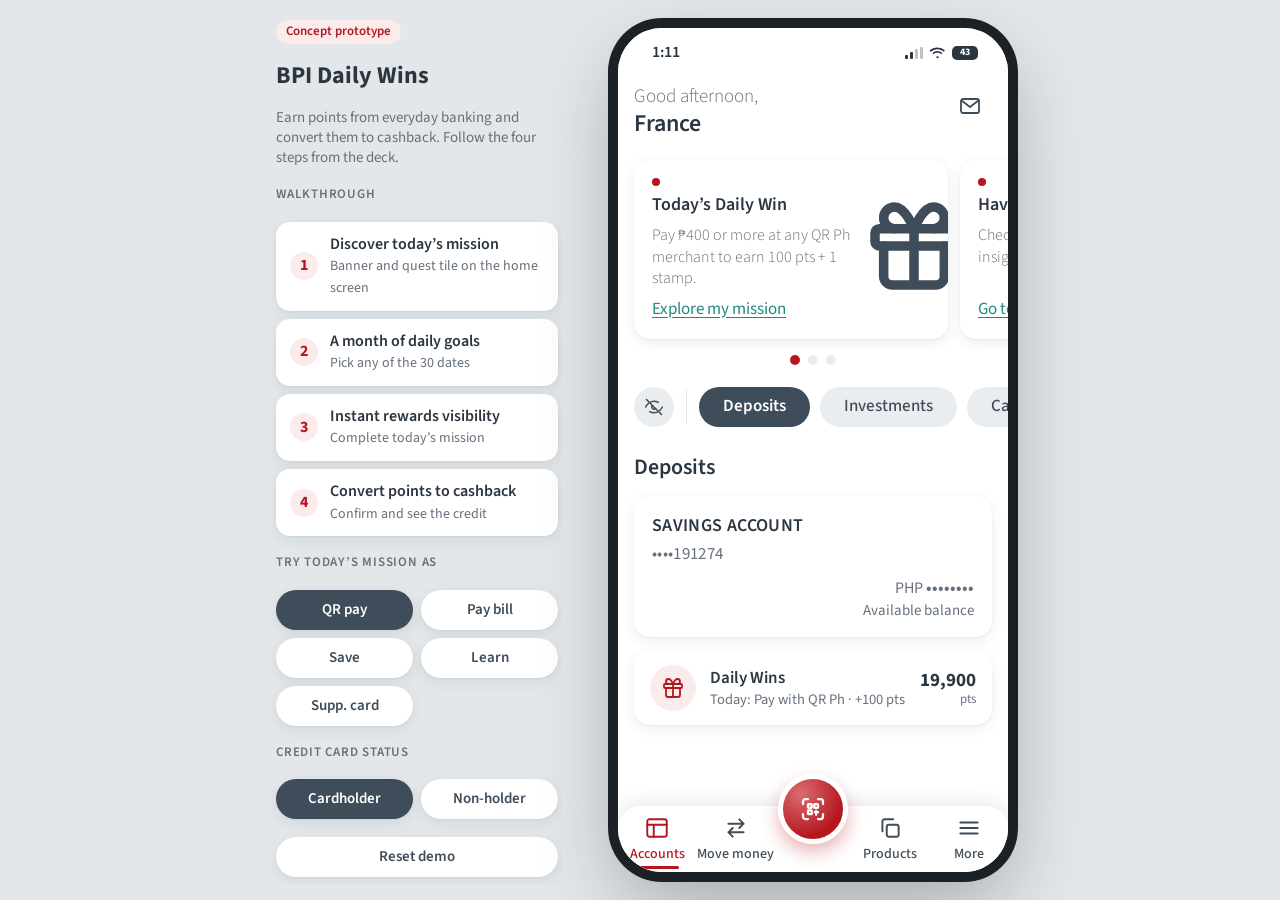
==== BPI_Daily_Wins_Prototype.html @ 0b69b9a2 "Initial commit: BPI Daily Wins prototype Plain HTML/CSS/JS demo prototype — no build step, no framew" ====
<!doctype html>
<html lang="en">
<head>
<meta charset="utf-8">
<meta name="viewport" content="width=device-width,initial-scale=1,viewport-fit=cover">
<title>BPI Daily Wins</title>
<link rel="preconnect" href="https://fonts.googleapis.com">
<link rel="preconnect" href="https://fonts.gstatic.com" crossorigin>
<link href="https://fonts.googleapis.com/css2?family=Source+Sans+3:wght@300;400;500;600;700&display=swap" rel="stylesheet">
<link rel="stylesheet" href="css/styles.css">
</head>
<body>

<svg width="0" height="0" style="position:absolute" aria-hidden="true" focusable="false">
  <symbol id="i-mail" viewBox="0 0 24 24"><rect x="3" y="5" width="18" height="14" rx="2"/><path d="M3.5 6.5 12 13l8.5-6.5"/></symbol>
  <symbol id="i-eye" viewBox="0 0 24 24"><path d="M2 12s3.6-7 10-7 10 7 10 7-3.6 7-10 7S2 12 2 12z"/><circle cx="12" cy="12" r="3"/></symbol>
  <symbol id="i-eye-off" viewBox="0 0 24 24"><path d="M2 12s3.6-7 10-7c2 0 3.700.6 5.200 1.500M22 12s-3.600 7-10 7c-2 0-3.700-.6-5.200-1.500M9.900 9.900a3 3 0 0 0 4.200 4.200M3 3l18 18"/></symbol>
  <symbol id="i-accounts" viewBox="0 0 24 24"><rect x="3" y="4" width="18" height="16" rx="2"/><path d="M3 9h18M9 9v11"/></symbol>
  <symbol id="i-move" viewBox="0 0 24 24"><path d="M5 8h14M15 4l4 4-4 4M19 16H5M9 12l-4 4 4 4"/></symbol>
  <symbol id="i-qr" viewBox="0 0 24 24"><path d="M4 8V6a2 2 0 0 1 2-2h2M16 4h2a2 2 0 0 1 2 2v2M20 16v2a2 2 0 0 1-2 2h-2M8 20H6a2 2 0 0 1-2-2v-2"/><rect x="8" y="8" width="3" height="3" rx=".5"/><rect x="13" y="8" width="3" height="3" rx=".5"/><rect x="8" y="13" width="3" height="3" rx=".5"/><path d="M13.500 14.500h2.500M14.500 13.500v3"/></symbol>
  <symbol id="i-products" viewBox="0 0 24 24"><rect x="9" y="9" width="11" height="11" rx="2"/><path d="M5 15V6a2 2 0 0 1 2-2h8"/></symbol>
  <symbol id="i-menu" viewBox="0 0 24 24"><path d="M4 7h16M4 12h16M4 17h16"/></symbol>
  <symbol id="i-chev-r" viewBox="0 0 24 24"><path d="m9 6 6 6-6 6"/></symbol>
  <symbol id="i-chev-l" viewBox="0 0 24 24"><path d="m15 6-6 6 6 6"/></symbol>
  <symbol id="i-x" viewBox="0 0 24 24"><path d="M6 6l12 12M18 6 6 18"/></symbol>
  <symbol id="i-check" viewBox="0 0 24 24"><path d="m5 12.500 4.500 4.500L19 7.500"/></symbol>
  <symbol id="i-gift" viewBox="0 0 24 24"><rect x="3" y="8" width="18" height="4" rx="1"/><path d="M12 8v13M5 12v7a2 2 0 0 0 2 2h10a2 2 0 0 0 2-2v-7M7.500 8a2.500 2.500 0 1 1 0-5C10 3 12 8 12 8s2-5 4.500-5a2.500 2.500 0 1 1 0 5"/></symbol>
  <symbol id="i-flame" viewBox="0 0 24 24"><path d="M12 3c.8 3.200 5.500 5 5.500 10a5.500 5.500 0 0 1-11 0c0-2 .8-3.300 2-4.500 0 1.800.8 3 2 3C10.500 8.500 10.500 5.500 12 3z"/></symbol>
  <symbol id="i-bill" viewBox="0 0 24 24"><path d="M6 3h12v18l-3-2-3 2-3-2-3 2z"/><path d="M9 8h6M9 12h6"/></symbol>
  <symbol id="i-coins" viewBox="0 0 24 24"><ellipse cx="12" cy="6" rx="7" ry="3"/><path d="M5 6v6c0 1.700 3.100 3 7 3s7-1.300 7-3V6M5 12v6c0 1.700 3.100 3 7 3s7-1.300 7-3v-6"/></symbol>
  <symbol id="i-book" viewBox="0 0 24 24"><path d="M4 5.500A2.500 2.500 0 0 1 6.500 3H20v14H6.500A2.500 2.500 0 0 0 4 19.500z"/><path d="M4 19.500A2.500 2.500 0 0 0 6.500 22H20v-5"/></symbol>
  <symbol id="i-info" viewBox="0 0 24 24"><circle cx="12" cy="12" r="9"/><path d="M12 11v5M12 8h.01"/></symbol>
  <symbol id="i-lock" viewBox="0 0 24 24"><rect x="5" y="11" width="14" height="10" rx="2"/><path d="M8 11V8a4 4 0 0 1 8 0v3"/></symbol>
  <symbol id="i-wallet" viewBox="0 0 24 24"><path d="M3 8a2 2 0 0 1 2-2h12v3M3 8v10a2 2 0 0 0 2 2h14a1 1 0 0 0 1-1V9a1 1 0 0 0-1-1H5a2 2 0 0 1-2-2"/><path d="M16 14h2"/></symbol>
  <symbol id="i-arrow-up" viewBox="0 0 24 24"><path d="M12 19V5M6 11l6-6 6 6"/></symbol>
  <symbol id="i-cash" viewBox="0 0 24 24"><circle cx="12" cy="12" r="9"/><path d="M9.500 16V8h3a2 2 0 0 1 0 4h-3M8 10h6M8 12.500h6"/></symbol>
  <symbol id="i-bulb" viewBox="0 0 24 24"><path d="M9 18h6M10 21h4M12 3a6 6 0 0 0-3.500 10.900c.6.500 1 1.200 1 2.100h5c0-.9.400-1.600 1-2.100A6 6 0 0 0 12 3z"/></symbol>
  <symbol id="i-minus" viewBox="0 0 24 24"><path d="M7 12h10"/></symbol>
  <symbol id="i-card" viewBox="0 0 24 24"><rect x="2" y="5" width="20" height="14" rx="2.5"/><path d="M2 10h20"/><path d="M5.5 15h4"/></symbol>
</svg>

<main class="stage">
  <aside class="panel" id="panel" aria-label="Prototype guide"></aside>

  <div class="phone" id="phone">
    <div class="status" aria-hidden="true">
      <span>1:11</span>
      <span class="r">
        <svg viewBox="0 0 18 12"><rect x="0" y="8" width="3" height="4" rx="1"/><rect x="5" y="5" width="3" height="7" rx="1"/><rect x="10" y="2" width="3" height="10" rx="1" opacity=".3"/><rect x="15" y="0" width="3" height="12" rx="1" opacity=".3"/></svg>
        <svg viewBox="0 0 17 12"><path d="M8.500 2.200c2.400 0 4.600.9 6.300 2.500l1.200-1.300A11.500 11.500 0 0 0 8.500.4C5.400.4 2.600 1.600.5 3.500l1.200 1.300a9.700 9.700 0 0 1 6.800-2.600zm0 3.600c1.400 0 2.700.5 3.700 1.400l1.200-1.300a7.900 7.900 0 0 0-10 0l1.200 1.300c1-.9 2.300-1.400 3.700-1.400zm0 3.500c.6 0 1.100.2 1.500.6L8.500 11.500 7 9.900c.4-.4.900-.6 1.500-.6z"/></svg>
        <span class="batt">43</span>
      </span>
    </div>

    <!-- HOME -->
    <section class="screen white" id="s-home" aria-label="Accounts">
      <div class="scroll" id="homeScroll"><div id="homeBody"></div></div>
      <nav class="nav" aria-label="Main">
        <button class="on" data-act="toast" data-msg="You are on Accounts">
          <svg class="ic" aria-hidden="true"><use href="#i-accounts"/></svg>Accounts</button>
        <button data-act="toast" data-msg="Move money is not part of this prototype">
          <svg class="ic" aria-hidden="true"><use href="#i-move"/></svg>Move money</button>
        <span></span>
        <button data-act="toast" data-msg="Products is not part of this prototype">
          <svg class="ic" aria-hidden="true"><use href="#i-products"/></svg>Products</button>
        <button data-act="more">
          <svg class="ic" aria-hidden="true"><use href="#i-menu"/></svg>More</button>
        <button class="fab" data-act="startQR" aria-label="Scan QR Ph to pay"><svg class="ic" aria-hidden="true"><use href="#i-qr"/></svg></button>
      </nav>
    </section>

    <!-- DAILY WINS HUB -->
    <section class="screen" id="s-hub" aria-label="Daily Wins">
      <div class="appbar">
        <button class="ib" data-act="back" aria-label="Back"><svg class="ic"><use href="#i-chev-l"/></svg></button>
        <h2>Daily Wins</h2>
        <button class="ib" data-act="how" aria-label="How Daily Wins works"><svg class="ic"><use href="#i-info"/></svg></button>
      </div>
      <div class="scroll"><div class="stack" id="hubBody"></div></div>
    </section>

    <!-- QR SCANNER -->
    <section class="screen scan" id="s-scan" aria-label="Scan QR Ph">
      <div class="appbar">
        <button class="ib" data-act="back" aria-label="Close"><svg class="ic"><use href="#i-x"/></svg></button>
        <h2>Scan QR Ph</h2>
        <span class="ib"></span>
      </div>
      <div class="scan-view">
        <div class="scan-banner" id="scanBanner"></div>
        <div class="vf"><i></i><i></i><i></i><i></i></div>
        <p>Point your camera at a QR Ph code to pay.</p>
      </div>
      <div class="foot"><button class="btn btn-light btn-block" data-act="scan">Simulate scanning a QR Ph code</button></div>
    </section>

    <!-- PAY (QR / bill / save) -->
    <section class="screen" id="s-pay" aria-label="Payment">
      <div class="appbar">
        <button class="ib" data-act="back" aria-label="Back"><svg class="ic"><use href="#i-chev-l"/></svg></button>
        <h2 id="payTitle">Pay</h2>
        <span class="ib"></span>
      </div>
      <div class="scroll"><div class="stack" id="payBody"></div></div>
      <div class="foot" id="payFoot"></div>
    </section>

    <!-- LEARN -->
    <section class="screen" id="s-learn" aria-label="Money tip">
      <div class="appbar">
        <button class="ib" data-act="back" aria-label="Back"><svg class="ic"><use href="#i-chev-l"/></svg></button>
        <h2>1-minute tip</h2>
        <span class="ib"></span>
      </div>
      <div class="scroll"><div class="stack" id="learnBody"></div></div>
      <div class="foot" id="learnFoot"></div>
    </section>

    <!-- SUCCESS -->
    <section class="screen" id="s-success" aria-label="Success">
      <div class="scroll"><div class="stack" id="sucBody"></div></div>
      <div class="foot" id="sucFoot"></div>
    </section>

    <!-- REDEEM -->
    <section class="screen" id="s-redeem" aria-label="Convert points">
      <div class="appbar">
        <button class="ib" data-act="back" aria-label="Back"><svg class="ic"><use href="#i-chev-l"/></svg></button>
        <h2>Convert to cashback</h2>
        <span class="ib"></span>
      </div>
      <div class="scroll"><div class="stack" id="redeemBody"></div></div>
      <div class="foot" id="redeemFoot"></div>
    </section>

    <!-- REDEEM DONE -->
    <section class="screen" id="s-done" aria-label="Cashback credited">
      <div class="scroll"><div class="stack" id="doneBody"></div></div>
      <div class="foot" id="doneFoot"></div>
    </section>

    <!-- SUPPLEMENTARY CARD -->
    <section class="screen" id="s-supp" aria-label="Supplementary card">
      <div class="appbar">
        <button class="ib" data-act="back" aria-label="Back"><svg class="ic"><use href="#i-chev-l"/></svg></button>
        <h2>Supplementary card</h2>
        <span class="ib"></span>
      </div>
      <div class="scroll"><div class="stack" id="suppBody"></div></div>
      <div class="foot" id="suppFoot"></div>
    </section>

    <div class="sheet-wrap" id="sheet" aria-hidden="true">
      <div class="scrim" data-act="closeSheet"></div>
      <div class="sheet" role="dialog" aria-modal="true" id="sheetBody"></div>
    </div>
    <div class="toast" id="toast" role="status" aria-live="polite"></div>
  </div>
</main>

<!-- Plain classic scripts (no type="module"), loaded in dependency order,
     so this still runs by double-clicking the file — no server needed. -->
<script src="js/data.js"></script>
<script src="js/state.js"></script>
<script src="js/nav.js"></script>
<script src="js/screen-home.js"></script>
<script src="js/screen-hub.js"></script>
<script src="js/screen-pay.js"></script>
<script src="js/screen-learn.js"></script>
<script src="js/screen-success.js"></script>
<script src="js/screen-redeem.js"></script>
<script src="js/screen-supp.js"></script>
<script src="js/guide.js"></script>
<script src="js/actions.js"></script>
<script src="js/main.js"></script>
</body>
</html>
---- css/styles.css ----
/* Layout: one phone-sized app on a neutral stage, with a prototype guide beside it on wide screens.
   Look: BPI app (white surfaces, slate chips, BPI red actions, teal links, floating red QR button). */
:root{
  color-scheme:light;
  --stage:#E3E7EA; --frame:#1B2127;
  --home:#FFFFFF; --bg:#F5F6F7; --surface:#FFFFFF;
  --ink:#2B3640; --ink-2:#66717C; --line:#E3E7EA;
  --chip:#EAEDEF; --chip-ink:#3F4D5A;
  --slate:#3F4D5A; --on-slate:#FFFFFF;
  --red:#B5171F; --red-2:#D0494F; --red-tint:#FBEBEB; --on-red:#FFFFFF;
  --teal:#1F8A7F;
  --gold:#8F5F00; --gold-tint:#FFF1D0; --gold-fill:#F2B84B;
  --green:#23764C; --green-tint:#E2F3EA;
  --scan-bg:#0E1317;
  --scrim:rgba(18,26,33,.45);
  --shadow:0 1px 2px rgba(31,45,58,.06),0 4px 14px rgba(31,45,58,.08);
}
@media (prefers-color-scheme:dark){
  :root{
    color-scheme:dark;
    --stage:#0B0E10; --frame:#000;
    --home:#0F1317; --bg:#0F1317; --surface:#1A2026;
    --ink:#E8ECEF; --ink-2:#9AA6B0; --line:#2B343C;
    --chip:#252D34; --chip-ink:#D5DCE1;
    --slate:#2D3944;
    --red:#D2434A; --red-2:#E0666B; --red-tint:#3A2023;
    --teal:#4CC3B6;
    --gold:#F0B544; --gold-tint:#3A2E12;
    --green:#5CC694; --green-tint:#17301F;
    --shadow:0 1px 2px rgba(0,0,0,.4),0 4px 14px rgba(0,0,0,.35);
  }
}

*{box-sizing:border-box}
html,body{height:100%;margin:0}
body{font-family:'Source Sans 3',system-ui,-apple-system,'Segoe UI',Roboto,sans-serif;font-size:16px;line-height:1.35;color:var(--ink);background:var(--stage);-webkit-font-smoothing:antialiased;overflow:hidden}
button{font:inherit;color:inherit;background:none;border:0;padding:0;cursor:pointer;text-align:inherit;-webkit-tap-highlight-color:transparent}
button:disabled{cursor:not-allowed}
h1,h2,h3,h4,p,ol,ul{margin:0}
input{font:inherit}
:focus-visible{outline:2px solid var(--teal);outline-offset:2px}
.ic{width:24px;height:24px;fill:none;stroke:currentColor;stroke-width:1.8;stroke-linecap:round;stroke-linejoin:round;flex:none}
.ic.sm{width:16px;height:16px}
.ic.md{width:20px;height:20px}
.num{font-variant-numeric:tabular-nums}

/* ---------- stage + guide ---------- */
.stage{height:100%;display:flex;align-items:center;justify-content:center;gap:56px;padding:16px}
.panel{width:290px;flex:none;max-height:100%;overflow:auto;display:flex;flex-direction:column;gap:20px;padding:4px}
.panel h2{font-size:24px;font-weight:700;line-height:1.15}
.panel h3{font-size:13px;font-weight:600;letter-spacing:.06em;text-transform:uppercase;color:var(--ink-2)}
.panel .lead,.fine{color:var(--ink-2);font-size:15px}
.fine{font-size:13px}
.tag{display:inline-flex;align-self:flex-start;height:24px;align-items:center;padding:0 10px;border-radius:12px;background:var(--red-tint);color:var(--red);font-size:13px;font-weight:600}
.steps{list-style:none;padding:0;display:flex;flex-direction:column;gap:8px}
.steps button{width:100%;display:flex;gap:12px;align-items:center;padding:12px 14px;border-radius:14px;background:var(--surface);box-shadow:var(--shadow)}
.steps .n{width:28px;height:28px;border-radius:50%;background:var(--red-tint);color:var(--red);display:grid;place-items:center;font-weight:700;flex:none}
.steps b{display:block;font-weight:600}
.steps small{color:var(--ink-2);font-size:14px}
.seg4{display:grid;grid-template-columns:1fr 1fr;gap:8px}
.seg4 button,.ghost{height:40px;border-radius:20px;background:var(--surface);box-shadow:var(--shadow);font-weight:600;font-size:15px;text-align:center;color:var(--chip-ink)}
.seg4 button.on{background:var(--slate);color:#fff}
.ghost{padding:0 18px}

.phone{position:relative;width:390px;height:100%;max-height:844px;background:var(--bg);border-radius:44px;overflow:hidden;box-shadow:0 0 0 10px var(--frame),0 30px 80px rgba(0,0,0,.28);--sb:44px;isolation:isolate}
.status{position:absolute;top:0;left:0;right:0;height:44px;z-index:60;display:flex;align-items:center;justify-content:space-between;padding:6px 30px 0 34px;font-weight:600;font-size:16px;pointer-events:none;color:var(--ink)}
.status .r{display:flex;gap:6px;align-items:center}
.status svg{height:12px;width:auto;fill:currentColor}
.batt{display:inline-grid;place-items:center;height:14px;min-width:26px;border-radius:5px;background:var(--ink);color:var(--home);font-size:10px;font-weight:700;padding:0 3px}
@media (max-width:820px){.panel{display:none}}
@media (max-width:520px){
  .stage{padding:0}
  .phone{width:100%;max-height:none;border-radius:0;box-shadow:none;--sb:0px}
  .status{display:none}
}

/* ---------- screens ---------- */
.screen{position:absolute;inset:0;display:flex;flex-direction:column;background:var(--bg);padding-top:var(--sb);transform:translateX(100%);visibility:hidden;transition:transform .3s cubic-bezier(.2,.8,.2,1),visibility 0s .3s}
.screen.on,.screen.under{visibility:visible;transition:transform .3s cubic-bezier(.2,.8,.2,1),visibility 0s}
.screen.on{transform:none}
.screen.under{transform:translateX(-22%)}
.screen.white{background:var(--home)}
.scroll{flex:1;min-height:0;overflow-y:auto;overscroll-behavior:contain;scrollbar-width:none}
.scroll::-webkit-scrollbar{display:none}
.appbar{flex:none;display:flex;align-items:center;gap:4px;height:56px;padding:0 8px}
.appbar h2{flex:1;font-size:19px;font-weight:600;text-align:center}
.ib{width:44px;height:44px;border-radius:50%;display:grid;place-items:center;color:var(--chip-ink)}
.ib:active{background:var(--chip)}
.foot{flex:none;padding:12px 16px 16px;background:var(--surface);border-top:1px solid var(--line);display:flex;flex-direction:column;gap:8px}
.stack{display:flex;flex-direction:column;gap:16px;padding:8px 16px 28px}

/* ---------- shared pieces ---------- */
.card{background:var(--surface);border-radius:16px;box-shadow:var(--shadow);padding:16px}
.btn{min-height:50px;border-radius:25px;padding:0 24px;font-weight:600;font-size:17px;display:inline-flex;align-items:center;justify-content:center;gap:8px;text-align:center}
.btn-red{background:var(--red);color:var(--on-red)}
.btn-red:active{background:var(--red-2)}
.btn-light{background:#fff;color:#B5171F}
.btn-ghost{background:var(--chip);color:var(--chip-ink)}
.btn-block{width:100%}
.btn:disabled{opacity:.42}
.link{color:var(--teal);text-decoration:underline;text-underline-offset:3px;font-size:17px}
.pill{display:inline-flex;align-items:center;gap:4px;height:26px;padding:0 10px;border-radius:13px;font-size:14px;font-weight:600;background:var(--chip);color:var(--chip-ink)}
.pill.gold{background:var(--gold-tint);color:var(--gold)}
.pill.green{background:var(--green-tint);color:var(--green)}
.pill.red{background:var(--red-tint);color:var(--red)}
.muted{color:var(--ink-2)}
.status-chip{display:inline-flex;align-items:center;gap:6px;height:24px;padding:0 10px;border-radius:12px;font-size:13px;font-weight:600}
.status-chip.ok{background:var(--green-tint);color:var(--green)}
.status-chip.pend{background:var(--gold-tint);color:var(--gold)}
.status-chip.red{background:var(--chip);color:var(--chip-ink)}
.spin{width:10px;height:10px;border-radius:50%;border:2px solid currentColor;border-right-color:transparent;animation:spin .8s linear infinite}
@keyframes spin{to{transform:rotate(360deg)}}
.meter{height:8px;border-radius:4px;background:var(--chip);overflow:hidden}
.meter i{display:block;height:100%;border-radius:4px;background:var(--red)}
.note{display:flex;gap:10px;align-items:flex-start;padding:12px 14px;border-radius:14px;font-size:15px;line-height:1.35}
.note.ok{background:var(--green-tint);color:var(--green)}
.note.warn{background:var(--gold-tint);color:var(--gold)}
.note.info{background:var(--chip);color:var(--chip-ink)}
.note .ic{margin-top:1px}
.avatar{width:44px;height:44px;border-radius:50%;background:var(--chip);color:var(--chip-ink);display:grid;place-items:center;font-weight:700;font-size:18px;flex:none}
.sect{font-size:22px;font-weight:600;padding:0 16px}
.sect-row{display:flex;align-items:baseline;justify-content:space-between;padding:0 16px}
.sect-row h3{font-size:20px;font-weight:600}

/* ---------- home ---------- */
.greet{display:flex;justify-content:space-between;align-items:flex-start;padding:12px 16px 16px 16px}
.greet p{font-size:19px;font-weight:300;color:var(--ink-2)}
.greet h1{font-size:24px;font-weight:600;line-height:1.2}
.car{display:flex;gap:12px;overflow-x:auto;scroll-snap-type:x mandatory;padding:6px 16px 10px;scrollbar-width:none}
.car::-webkit-scrollbar{display:none}
.slide{position:relative;flex:none;width:calc(100% - 44px);min-height:176px;scroll-snap-align:center;background:var(--surface);border-radius:16px;box-shadow:var(--shadow);overflow:hidden}
.slide-tx{position:relative;z-index:1;max-width:70%;height:100%;padding:18px 0 18px 18px;display:flex;flex-direction:column;gap:8px;align-items:flex-start}
.slide-tx h3{font-size:18px;font-weight:600;line-height:1.25}
.slide-tx p{font-size:16px;font-weight:300;color:var(--ink-2);line-height:1.35;flex:1}
.dot-red{width:8px;height:8px;border-radius:50%;background:var(--red)}
.slide-ill{position:absolute;right:-18px;top:34px;width:104px;height:104px;color:var(--slate)}
.slide-ill .ic{width:100%;height:100%;stroke-width:2.2}
.ill-pill{position:absolute;right:30px;top:20px;z-index:1}
.dots{display:flex;gap:8px;justify-content:center;padding:6px 0 18px}
.dots i{width:10px;height:10px;border-radius:50%;background:var(--chip)}
.dots i.on{background:var(--red)}
.filters{display:flex;align-items:center;gap:0;padding:0 0 0 16px}
.eye{width:40px;height:40px;border-radius:50%;background:var(--chip);color:var(--chip-ink);display:grid;place-items:center;flex:none}
.vr{width:1px;height:34px;background:var(--line);margin:0 12px;flex:none}
.chips{display:flex;gap:10px;overflow-x:auto;padding:4px 16px 4px 0;scrollbar-width:none;flex:1}
.chips::-webkit-scrollbar{display:none}
.chips button{flex:none;height:40px;padding:0 24px;border-radius:20px;background:var(--chip);color:var(--chip-ink);font-size:17px;font-weight:500}
.chips button.on{background:var(--slate);color:#fff;font-weight:600}
.home-sec{display:flex;flex-direction:column;gap:14px;padding:22px 16px 28px}
.home-sec>h2{font-size:22px;font-weight:600}
.acct{display:block;width:100%;padding:18px 18px 16px}
.acct h3{font-size:18px;font-weight:600;letter-spacing:.02em}
.acct .mask{font-size:17px;color:var(--ink-2);margin-top:4px;letter-spacing:.02em}
.acct .bal{margin-top:12px;text-align:right;display:flex;flex-direction:column;gap:2px}
.acct .bal span{font-size:16px;color:var(--ink-2)}
.acct .bal small{font-size:15px;color:var(--ink-2)}
.tile{display:flex;align-items:center;gap:14px;width:100%;padding:14px 16px}
.tile-ic{width:46px;height:46px;border-radius:50%;background:var(--red-tint);color:var(--red);display:grid;place-items:center;flex:none}
.tile-tx{flex:1;min-width:0;display:flex;flex-direction:column}
.tile-tx b{font-size:17px;font-weight:600}
.tile-tx small{font-size:14.5px;color:var(--ink-2)}
.tile-pts{text-align:right;display:flex;flex-direction:column;line-height:1.1}
.tile-pts b{font-size:19px;font-weight:700}
.tile-pts small{font-size:13px;color:var(--ink-2)}
.empty{text-align:center;padding:28px 20px;display:flex;flex-direction:column;gap:6px;align-items:center}
.empty b{font-size:17px}
.empty p{color:var(--ink-2);font-size:15px}

.nav{position:relative;flex:none;display:grid;grid-template-columns:1fr 1fr 76px 1fr 1fr;height:66px;background:var(--surface);border-radius:22px 22px 0 0;box-shadow:0 -4px 18px rgba(31,45,58,.1);z-index:5}
.nav>button{position:relative;display:flex;flex-direction:column;align-items:center;justify-content:center;gap:4px;font-size:14px;font-weight:500;color:var(--chip-ink);text-align:center;white-space:nowrap}
.nav>button.on{color:var(--red)}
.nav>button.on:not(.fab)::after{content:"";position:absolute;bottom:3px;left:22%;right:22%;height:3px;border-radius:2px;background:var(--red)}
.nav .ic{width:26px;height:26px}
.nav>.fab{position:absolute;left:50%;top:-32px;width:70px;height:70px;transform:translateX(-50%);border-radius:50%;background:radial-gradient(circle at 30% 25%,#DB6B70,#B5171F 70%);color:#fff;display:grid;place-items:center;border:5px solid var(--home);box-shadow:0 8px 18px rgba(181,23,31,.32)}
.nav>.fab .ic{width:30px;height:30px}

/* ---------- Daily Wins hub ---------- */
.hero{position:relative;overflow:hidden;background:var(--slate);color:var(--on-slate);border-radius:20px;padding:20px;display:flex;flex-direction:column;gap:12px;box-shadow:var(--shadow)}
.hero::before,.hero::after{content:"";position:absolute;border-radius:50%;border:26px solid rgba(255,255,255,.05);pointer-events:none}
.hero::before{width:210px;height:210px;right:-70px;top:-84px}
.hero::after{width:130px;height:130px;right:36px;bottom:-84px}
.hero>*{position:relative;z-index:1}
.hero-top{display:flex;justify-content:space-between;align-items:center;font-size:15px;opacity:.92}
.hero-top .streak{display:inline-flex;gap:4px;align-items:center;height:26px;padding:0 10px;border-radius:13px;background:rgba(255,255,255,.14);font-weight:600;font-size:14px}
.hero-pts{font-size:46px;font-weight:700;line-height:1;letter-spacing:-.01em}
.hero-pts small{font-size:20px;font-weight:500;margin-left:4px;opacity:.85}
.hero-sub{font-size:16px;opacity:.9}
.hero .meter{background:rgba(255,255,255,.2)}
.hero .meter i{background:var(--gold-fill)}
.hero-note{font-size:15px;opacity:.92;display:flex;justify-content:space-between;gap:8px}
.hero .btn{margin-top:4px}
.seg{display:grid;grid-template-columns:repeat(3,1fr);background:var(--chip);border-radius:22px;padding:4px}
.seg button{height:38px;border-radius:19px;text-align:center;font-weight:600;font-size:16px;color:var(--chip-ink)}
.seg button.on{background:var(--slate);color:#fff}
.days{display:flex;gap:8px;overflow-x:auto;padding:4px 16px 10px;margin:0 -16px;scrollbar-width:none;scroll-snap-type:x proximity}
.days::-webkit-scrollbar{display:none}
.day{flex:none;width:54px;height:80px;border-radius:16px;background:var(--surface);box-shadow:var(--shadow);display:flex;flex-direction:column;align-items:center;justify-content:center;gap:3px;scroll-snap-align:center}
.day small{font-size:13px;color:var(--ink-2)}
.day b{font-size:19px;font-weight:700}
.day .mk{width:20px;height:20px;border-radius:50%;display:grid;place-items:center;background:var(--chip);color:var(--ink-2)}
.day .mk .ic{width:12px;height:12px;stroke-width:2.2}
.day.st-done .mk{background:var(--green-tint);color:var(--green)}
.day.st-today{background:var(--red)}
.day.st-today small,.day.st-today b{color:#fff}
.day.st-today .mk{background:rgba(255,255,255,.25);color:#fff}
.day.st-missed b{color:var(--ink-2)}
.day.st-missed .mk{background:transparent;color:var(--ink-2);opacity:.6}
.day.sel{box-shadow:0 0 0 2px var(--slate)}
.day.st-today.sel{box-shadow:0 0 0 2px var(--surface),0 0 0 4px var(--red)}
.quest{display:flex;flex-direction:column;gap:12px}
.q-head{display:flex;gap:12px;align-items:center}
.q-ic{width:48px;height:48px;border-radius:14px;background:var(--red-tint);color:var(--red);display:grid;place-items:center;flex:none}
.q-date{font-size:14px;color:var(--ink-2);font-weight:500}
.q-head h3{font-size:20px;font-weight:600;line-height:1.2}
.quest>p{color:var(--ink-2);font-size:16px}
.q-rew{display:flex;gap:8px;flex-wrap:wrap}
.q-state{display:flex;gap:10px;align-items:center;padding:12px 14px;border-radius:14px;background:var(--chip);color:var(--chip-ink);font-size:15px}
.q-state.ok{background:var(--green-tint);color:var(--green);font-weight:600}
.card h4{font-size:17px;font-weight:600}
.row-b{display:flex;justify-content:space-between;align-items:baseline;gap:12px}
.stamps{display:flex;gap:10px;margin:14px 0 12px}
.stamp{flex:1;aspect-ratio:1;max-width:52px;border-radius:50%;border:2px dashed var(--line);display:grid;place-items:center;color:transparent}
.stamp.on{background:var(--red);border:2px solid var(--red);color:#fff}
.stamp.new{animation:pop .5s cubic-bezier(.2,1.6,.4,1) both}
.stamp .ic{width:55%;height:55%;stroke-width:2.4}
@keyframes pop{0%{transform:scale(.3);opacity:0}100%{transform:scale(1);opacity:1}}
.check-list{list-style:none;padding:0;display:flex;flex-direction:column;gap:14px;margin-top:14px}
.check-list li{display:flex;gap:12px;align-items:center;font-size:16px}
.check-list .c{width:26px;height:26px;border-radius:50%;border:2px solid var(--line);display:grid;place-items:center;flex:none;color:transparent}
.check-list li.on .c{background:var(--green);border-color:var(--green);color:#fff}
.check-list .c .ic{width:15px;height:15px;stroke-width:3}
.check-list li:not(.on){color:var(--ink-2)}
.ring{position:relative;width:56px;height:56px;flex:none}
.ring svg{width:56px;height:56px;transform:rotate(-90deg)}
.ring b{position:absolute;inset:0;display:grid;place-items:center;font-size:14px}
.cal{display:grid;grid-template-columns:repeat(7,1fr);gap:6px}
.cal .wh{text-align:center;font-size:13px;color:var(--ink-2);font-weight:600;padding-bottom:2px}
.cell{aspect-ratio:1/1.12;min-width:0;border-radius:12px;background:var(--bg);display:flex;flex-direction:column;align-items:center;justify-content:center;gap:2px;color:var(--chip-ink)}
.cell b{font-size:15px;font-weight:600}
.cell .ic{width:15px;height:15px;color:var(--ink-2)}
.cell.st-done{background:var(--green-tint)}
.cell.st-done .ic{color:var(--green)}
.cell.st-today{background:var(--red);color:#fff}
.cell.st-today .ic{color:#fff}
.cell.st-missed{opacity:.55}
.cell.sel{box-shadow:0 0 0 2px var(--slate)}
.cell.st-today.sel{box-shadow:0 0 0 2px var(--surface),0 0 0 4px var(--red)}
.legend{display:flex;gap:14px;flex-wrap:wrap;font-size:13px;color:var(--ink-2);margin-top:12px}
.legend span{display:inline-flex;gap:6px;align-items:center}
.legend i{width:10px;height:10px;border-radius:3px}
.led{list-style:none;padding:0;display:flex;flex-direction:column}
.led li{display:flex;align-items:center;gap:12px;padding:12px 0;border-bottom:1px solid var(--line)}
.led li:last-child{border-bottom:0}
.led .ti{flex:1;min-width:0}
.led .ti b{display:block;font-weight:600;font-size:16px}
.led .ti small{color:var(--ink-2);font-size:14px}
.led .pt{text-align:right;display:flex;flex-direction:column;gap:4px;align-items:flex-end}
.led .pt b{font-size:17px}
.led .pt b.pos{color:var(--green)}
.footnote{font-size:13px;color:var(--ink-2);text-align:center;padding:0 12px}

/* ---------- pay / learn / redeem ---------- */
.payee{display:flex;align-items:center;gap:12px}
.payee b{display:block;font-size:17px}
.payee small{color:var(--ink-2);font-size:14px}
.payee .pill{margin-left:auto}
.radios{display:flex;flex-direction:column;gap:10px}
.radio{display:flex;align-items:center;gap:12px;width:100%;padding:12px 14px;border-radius:16px;background:var(--surface);box-shadow:var(--shadow);border:2px solid transparent}
.radio b{display:block;font-size:17px;font-weight:600}
.radio small{color:var(--ink-2);font-size:14px}
.radio .grow{flex:1;min-width:0}
.radio .rd{width:24px;height:24px;min-width:24px;border-radius:50%;border:2px solid var(--line);flex:none;display:grid;place-items:center}
.radio.on{border-color:var(--red)}
.radio.on .rd{border-color:var(--red);background:var(--red);box-shadow:inset 0 0 0 5px var(--surface)}
.radio.lock{opacity:.55}
.radio.good{border-color:var(--green)}
.radio.good .rd{border-color:var(--green);background:var(--green);box-shadow:inset 0 0 0 5px var(--surface)}
.radio.bad{border-color:var(--red)}
.amt-card label{font-size:14px;color:var(--ink-2);font-weight:500}
.amt-row{display:flex;align-items:center;gap:6px;border-bottom:2px solid var(--line);padding:4px 0 6px;margin-top:4px}
.amt-row:focus-within{border-color:var(--red)}
.amt-row span{font-size:30px;font-weight:600;color:var(--ink-2)}
.amt-row input{flex:1;min-width:0;border:0;outline:0;background:transparent;font-size:34px;font-weight:700;color:var(--ink);padding:0;font-variant-numeric:tabular-nums}
.quick{display:flex;gap:8px;margin-top:12px;flex-wrap:wrap}
.quick button{height:36px;padding:0 16px;border-radius:18px;background:var(--chip);color:var(--chip-ink);font-weight:600;font-size:15px}
.quick button.on{background:var(--slate);color:#fff}
.err{color:var(--red);font-size:14px;min-height:0;margin-top:6px}
.err:empty{display:none}
.from{display:flex;gap:12px;align-items:center}
.from .lbl{font-size:14px;color:var(--ink-2);width:44px}
.from b{display:block}
.from small{color:var(--ink-2);font-size:14px}
.tip{display:flex;flex-direction:column;gap:12px}
.tip h3{font-size:22px;font-weight:600;line-height:1.2}
.tip p{font-size:17px;color:var(--ink-2)}
.big-ic{width:60px;height:60px;border-radius:18px;background:var(--red-tint);color:var(--red);display:grid;place-items:center}
.big-ic .ic{width:32px;height:32px}
.q-title{font-size:20px;font-weight:600;line-height:1.25}
.steps-dots{display:flex;gap:6px}
.steps-dots i{height:4px;flex:1;border-radius:2px;background:var(--chip)}
.steps-dots i.on{background:var(--red)}
.bullets{padding-left:20px;display:flex;flex-direction:column;gap:8px;color:var(--ink-2);font-size:16px}
.id-field{display:flex;flex-direction:column;gap:6px}
.id-field label{font-size:14px;color:var(--ink-2);font-weight:500}
.id-field input{border:0;border-bottom:2px solid var(--line);padding:6px 0;font-size:17px;background:transparent;outline:0;color:var(--ink);font:inherit}
.id-field input:focus{border-color:var(--red)}
.dropzone{border:2px dashed var(--line);border-radius:14px;padding:22px 16px;display:flex;flex-direction:column;align-items:center;gap:8px;text-align:center;cursor:pointer;color:var(--ink-2);font-size:15px}
.dropzone .ic{width:26px;height:26px}
.dropzone:hover,.dropzone:focus-visible{border-color:var(--teal)}
.dropzone.drag{border-color:var(--red);background:var(--red-tint);color:var(--red)}
.dropzone.has-file{border-color:var(--green);background:var(--green-tint);color:var(--green)}
.link-inline{color:var(--teal);text-decoration:underline;text-underline-offset:2px}
.cc{position:relative;border-radius:16px;padding:18px;color:#fff;background:linear-gradient(135deg,var(--slate),#1B2127);display:flex;flex-direction:column;gap:26px;box-shadow:var(--shadow)}
.cc small{opacity:.8;font-size:14px}

.ok-wrap{display:flex;flex-direction:column;align-items:center;text-align:center;gap:6px;padding:12px 0 6px}
.ok-badge{width:84px;height:84px;border-radius:50%;background:var(--green);color:#fff;display:grid;place-items:center;margin-bottom:10px;animation:pop .55s cubic-bezier(.2,1.5,.4,1) both;box-shadow:0 0 0 10px var(--green-tint)}
.ok-badge .ic{width:44px;height:44px;stroke-width:2.6}
.ok-wrap h2{font-size:26px;font-weight:700}
.ok-wrap p{color:var(--ink-2);font-size:16px}
.rows{display:flex;flex-direction:column}
.rows>div{display:flex;justify-content:space-between;align-items:center;gap:12px;padding:12px 0;border-bottom:1px solid var(--line);font-size:16px}
.rows>div:last-child{border-bottom:0}
.rows>div>span:first-child{color:var(--ink-2)}
.rows b{font-weight:600}
.rows .g{color:var(--green)}
.unlock{display:flex;gap:12px;align-items:center;padding:16px;border-radius:16px;background:var(--gold-tint);color:var(--gold);animation:pop .5s cubic-bezier(.2,1.4,.4,1) both}
.unlock b{display:block;font-size:18px}
.unlock small{font-size:14.5px}
.tier{padding:14px 16px}
.tier .amt{font-size:24px;font-weight:700;line-height:1.1}
.tier small b{color:var(--ink)}
.cash{font-size:44px;font-weight:700;line-height:1;margin:8px 0 2px}

.sheet-wrap{position:absolute;inset:0;z-index:80;display:flex;align-items:flex-end;background:transparent;visibility:hidden}
.sheet-wrap.open{visibility:visible}
.scrim{position:absolute;inset:0;background:var(--scrim);opacity:0;transition:opacity .25s}
.sheet-wrap.open .scrim{opacity:1}
.sheet{position:relative;width:100%;max-height:88%;overflow:auto;background:var(--surface);border-radius:24px 24px 0 0;padding:10px 20px 24px;transform:translateY(100%);transition:transform .3s cubic-bezier(.2,.8,.2,1);display:flex;flex-direction:column;gap:14px}
.sheet-wrap.open .sheet{transform:none}
.grab{width:40px;height:4px;border-radius:2px;background:var(--line);align-self:center;margin-bottom:4px}
.sheet h3{font-size:21px;font-weight:600}
.sheet ul{padding-left:20px;display:flex;flex-direction:column;gap:8px;color:var(--ink-2)}
.sheet .panel-in{display:flex;flex-direction:column;gap:18px}
.toast{position:absolute;left:20px;right:20px;bottom:90px;z-index:90;background:var(--slate);color:#fff;border-radius:14px;padding:12px 16px;font-size:15px;text-align:center;opacity:0;transform:translateY(8px);pointer-events:none;transition:.25s}
.toast.show{opacity:1;transform:none}

.screen.scan{background:var(--scan-bg);color:#fff}
.screen.scan .ib{color:#fff}
.scan-view{flex:1;display:flex;flex-direction:column;align-items:center;justify-content:center;gap:22px;padding:0 24px;text-align:center}
.vf{position:relative;width:236px;height:236px}
.vf i{position:absolute;width:38px;height:38px;border:4px solid #fff;border-radius:6px}
.vf i:nth-child(1){left:0;top:0;border-right:0;border-bottom:0}
.vf i:nth-child(2){right:0;top:0;border-left:0;border-bottom:0}
.vf i:nth-child(3){left:0;bottom:0;border-right:0;border-top:0}
.vf i:nth-child(4){right:0;bottom:0;border-left:0;border-top:0}
.vf::after{content:"";position:absolute;left:10px;right:10px;height:3px;border-radius:2px;background:var(--red-2);box-shadow:0 0 14px var(--red-2);animation:sweep 2.2s ease-in-out infinite alternate}
@keyframes sweep{from{top:14px}to{top:218px}}
.scan-view p{color:rgba(255,255,255,.75);font-size:16px;max-width:260px}
.scan-banner{display:flex;gap:8px;align-items:center;padding:8px 14px;border-radius:20px;background:rgba(255,255,255,.12);font-size:15px;font-weight:600}
.screen.scan .foot{background:transparent;border:0}

@media (prefers-reduced-motion:reduce){
  *,*::before,*::after{animation-duration:.01ms!important;animation-iteration-count:1!important;transition-duration:.01ms!important}
}
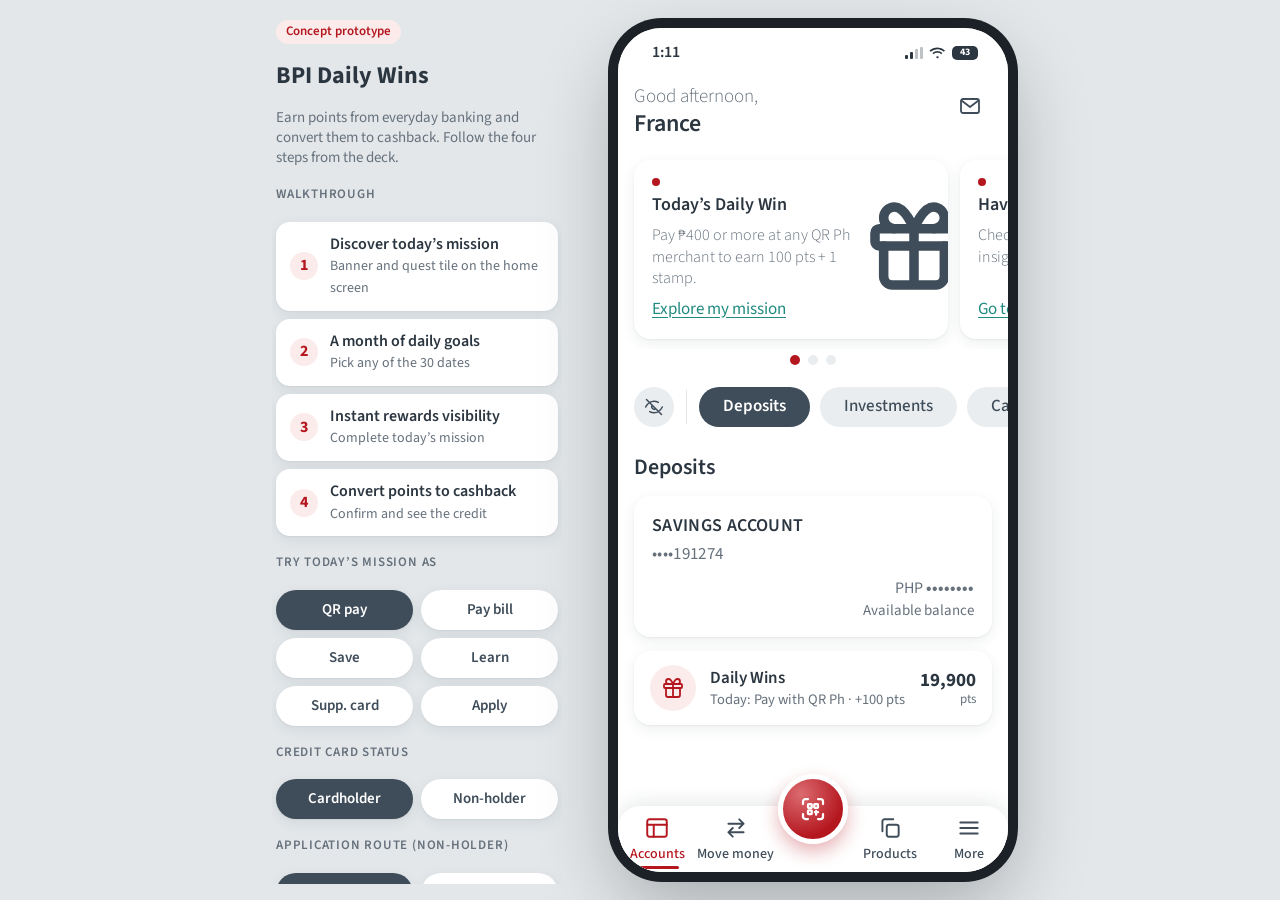
==== commit 7893d4fb: "feat: add the non cardholder story" ====
--- a/BPI_Daily_Wins_Prototype.html
+++ b/BPI_Daily_Wins_Prototype.html
@@ -150,6 +150,17 @@
       <div class="foot" id="suppFoot"></div>
     </section>
 
+    <!-- APPLY FOR A CREDIT CARD (non-holders) -->
+    <section class="screen" id="s-apply" aria-label="Apply for a credit card">
+      <div class="appbar">
+        <button class="ib" data-act="back" aria-label="Back"><svg class="ic"><use href="#i-chev-l"/></svg></button>
+        <h2>Apply for a credit card</h2>
+        <span class="ib"></span>
+      </div>
+      <div class="scroll"><div class="stack" id="applyBody"></div></div>
+      <div class="foot" id="applyFoot"></div>
+    </section>
+
     <div class="sheet-wrap" id="sheet" aria-hidden="true">
       <div class="scrim" data-act="closeSheet"></div>
       <div class="sheet" role="dialog" aria-modal="true" id="sheetBody"></div>
@@ -163,6 +174,7 @@
 <script src="js/data.js"></script>
 <script src="js/state.js"></script>
 <script src="js/nav.js"></script>
+<script src="js/dropzone.js"></script>
 <script src="js/screen-home.js"></script>
 <script src="js/screen-hub.js"></script>
 <script src="js/screen-pay.js"></script>
@@ -170,6 +182,7 @@
 <script src="js/screen-success.js"></script>
 <script src="js/screen-redeem.js"></script>
 <script src="js/screen-supp.js"></script>
+<script src="js/screen-apply.js"></script>
 <script src="js/guide.js"></script>
 <script src="js/actions.js"></script>
 <script src="js/main.js"></script>
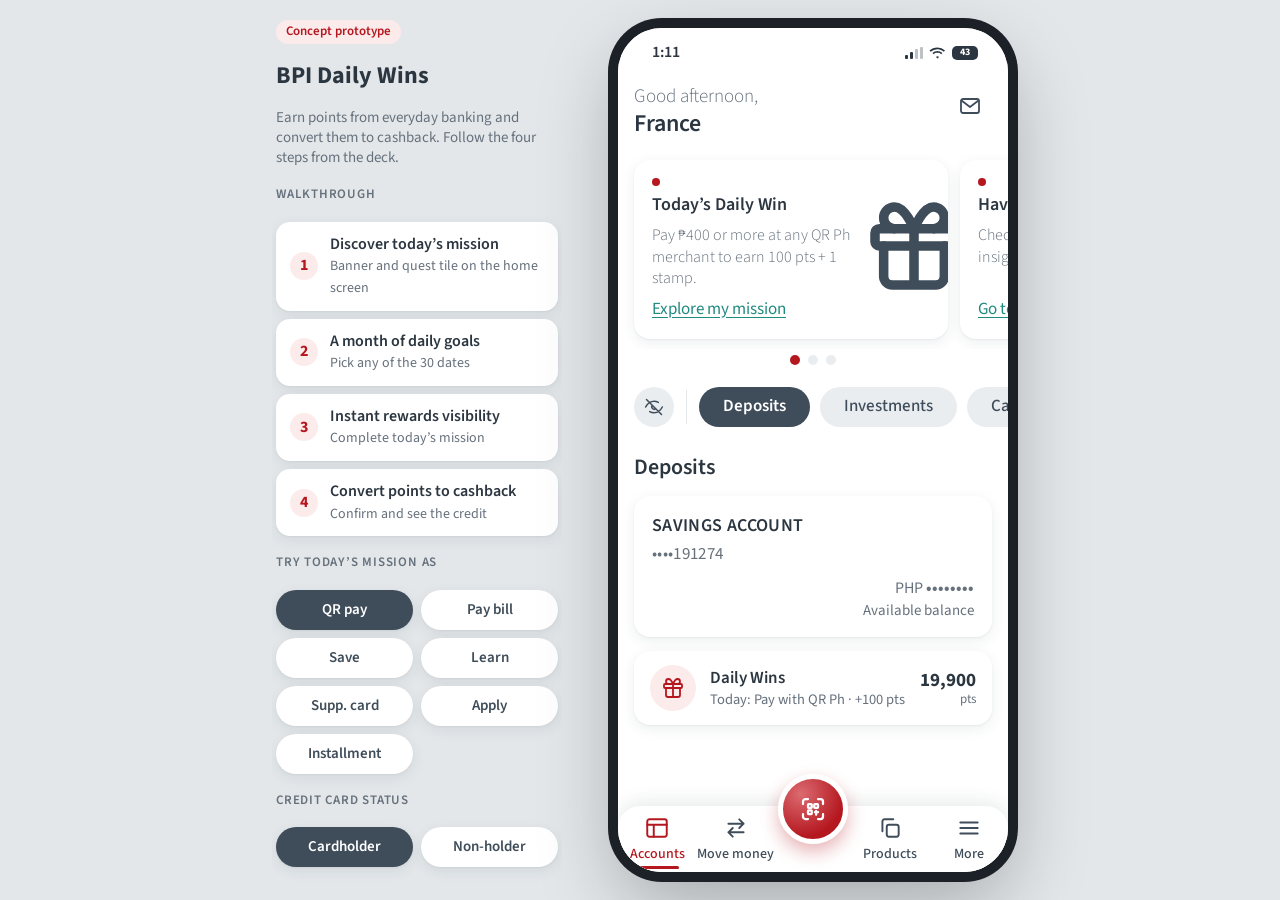
==== commit f1344458: "feat: add installment functionality" ====
--- a/BPI_Daily_Wins_Prototype.html
+++ b/BPI_Daily_Wins_Prototype.html
@@ -161,6 +161,17 @@
       <div class="foot" id="applyFoot"></div>
     </section>
 
+    <!-- INSTALLMENT (existing cardholders) -->
+    <section class="screen" id="s-inst" aria-label="Installment">
+      <div class="appbar">
+        <button class="ib" data-act="back" aria-label="Back"><svg class="ic"><use href="#i-chev-l"/></svg></button>
+        <h2>Installment</h2>
+        <span class="ib"></span>
+      </div>
+      <div class="scroll"><div class="stack" id="instBody"></div></div>
+      <div class="foot" id="instFoot"></div>
+    </section>
+
     <div class="sheet-wrap" id="sheet" aria-hidden="true">
       <div class="scrim" data-act="closeSheet"></div>
       <div class="sheet" role="dialog" aria-modal="true" id="sheetBody"></div>
@@ -183,6 +194,7 @@
 <script src="js/screen-redeem.js"></script>
 <script src="js/screen-supp.js"></script>
 <script src="js/screen-apply.js"></script>
+<script src="js/screen-inst.js"></script>
 <script src="js/guide.js"></script>
 <script src="js/actions.js"></script>
 <script src="js/main.js"></script>
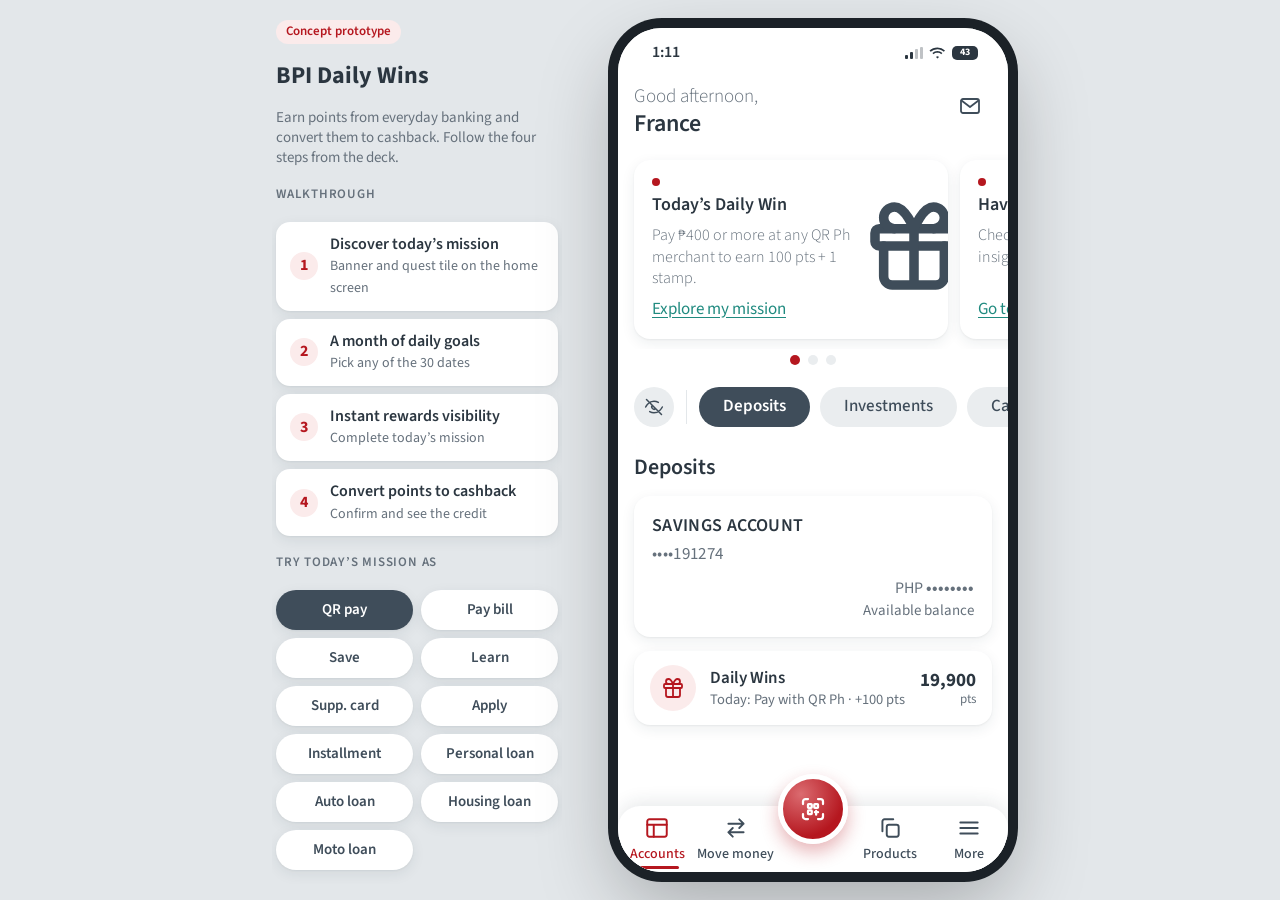
==== commit 71a865dd: "feat: add the loans" ====
--- a/BPI_Daily_Wins_Prototype.html
+++ b/BPI_Daily_Wins_Prototype.html
@@ -37,6 +37,9 @@
   <symbol id="i-bulb" viewBox="0 0 24 24"><path d="M9 18h6M10 21h4M12 3a6 6 0 0 0-3.500 10.900c.6.500 1 1.200 1 2.100h5c0-.9.400-1.600 1-2.100A6 6 0 0 0 12 3z"/></symbol>
   <symbol id="i-minus" viewBox="0 0 24 24"><path d="M7 12h10"/></symbol>
   <symbol id="i-card" viewBox="0 0 24 24"><rect x="2" y="5" width="20" height="14" rx="2.5"/><path d="M2 10h20"/><path d="M5.5 15h4"/></symbol>
+  <symbol id="i-car" viewBox="0 0 24 24"><path d="M3.500 16 5 11a2 2 0 0 1 1.900-1.400h10.200A2 2 0 0 1 19 11l1.500 5"/><rect x="2" y="16" width="20" height="4" rx="1.500"/><circle cx="7" cy="20" r="1.600"/><circle cx="17" cy="20" r="1.600"/></symbol>
+  <symbol id="i-home" viewBox="0 0 24 24"><path d="M4 11.500 12 4l8 7.500"/><path d="M6 10v10h12V10"/><path d="M10 20v-6h4v6"/></symbol>
+  <symbol id="i-moto" viewBox="0 0 24 24"><circle cx="6" cy="17" r="3"/><circle cx="18" cy="17" r="3"/><path d="M6 17h5l2-5h4M13 12l2 5M9 17l3-6"/></symbol>
 </svg>
 
 <main class="stage">
@@ -172,6 +175,28 @@
       <div class="foot" id="instFoot"></div>
     </section>
 
+    <!-- PERSONAL LOAN -->
+    <section class="screen" id="s-ploan" aria-label="Personal loan">
+      <div class="appbar">
+        <button class="ib" data-act="back" aria-label="Back"><svg class="ic"><use href="#i-chev-l"/></svg></button>
+        <h2>Personal loan</h2>
+        <span class="ib"></span>
+      </div>
+      <div class="scroll"><div class="stack" id="ploanBody"></div></div>
+      <div class="foot" id="ploanFoot"></div>
+    </section>
+
+    <!-- AUTO / HOUSING / MOTORCYCLE LOAN -->
+    <section class="screen" id="s-loan" aria-label="Loan application">
+      <div class="appbar">
+        <button class="ib" data-act="back" aria-label="Back"><svg class="ic"><use href="#i-chev-l"/></svg></button>
+        <h2 id="loanTitle">Loan</h2>
+        <span class="ib"></span>
+      </div>
+      <div class="scroll"><div class="stack" id="loanBody"></div></div>
+      <div class="foot" id="loanFoot"></div>
+    </section>
+
     <div class="sheet-wrap" id="sheet" aria-hidden="true">
       <div class="scrim" data-act="closeSheet"></div>
       <div class="sheet" role="dialog" aria-modal="true" id="sheetBody"></div>
@@ -195,6 +220,8 @@
 <script src="js/screen-supp.js"></script>
 <script src="js/screen-apply.js"></script>
 <script src="js/screen-inst.js"></script>
+<script src="js/screen-ploan.js"></script>
+<script src="js/screen-loan.js"></script>
 <script src="js/guide.js"></script>
 <script src="js/actions.js"></script>
 <script src="js/main.js"></script>
--- a/css/styles.css
+++ b/css/styles.css
@@ -162,6 +162,8 @@
 .tile-pts{text-align:right;display:flex;flex-direction:column;line-height:1.1}
 .tile-pts b{font-size:19px;font-weight:700}
 .tile-pts small{font-size:13px;color:var(--ink-2)}
+.tile.feat{background:var(--red-tint)}
+.tile.feat .tile-ic{background:var(--red);color:#fff}
 .empty{text-align:center;padding:28px 20px;display:flex;flex-direction:column;gap:6px;align-items:center}
 .empty b{font-size:17px}
 .empty p{color:var(--ink-2);font-size:15px}
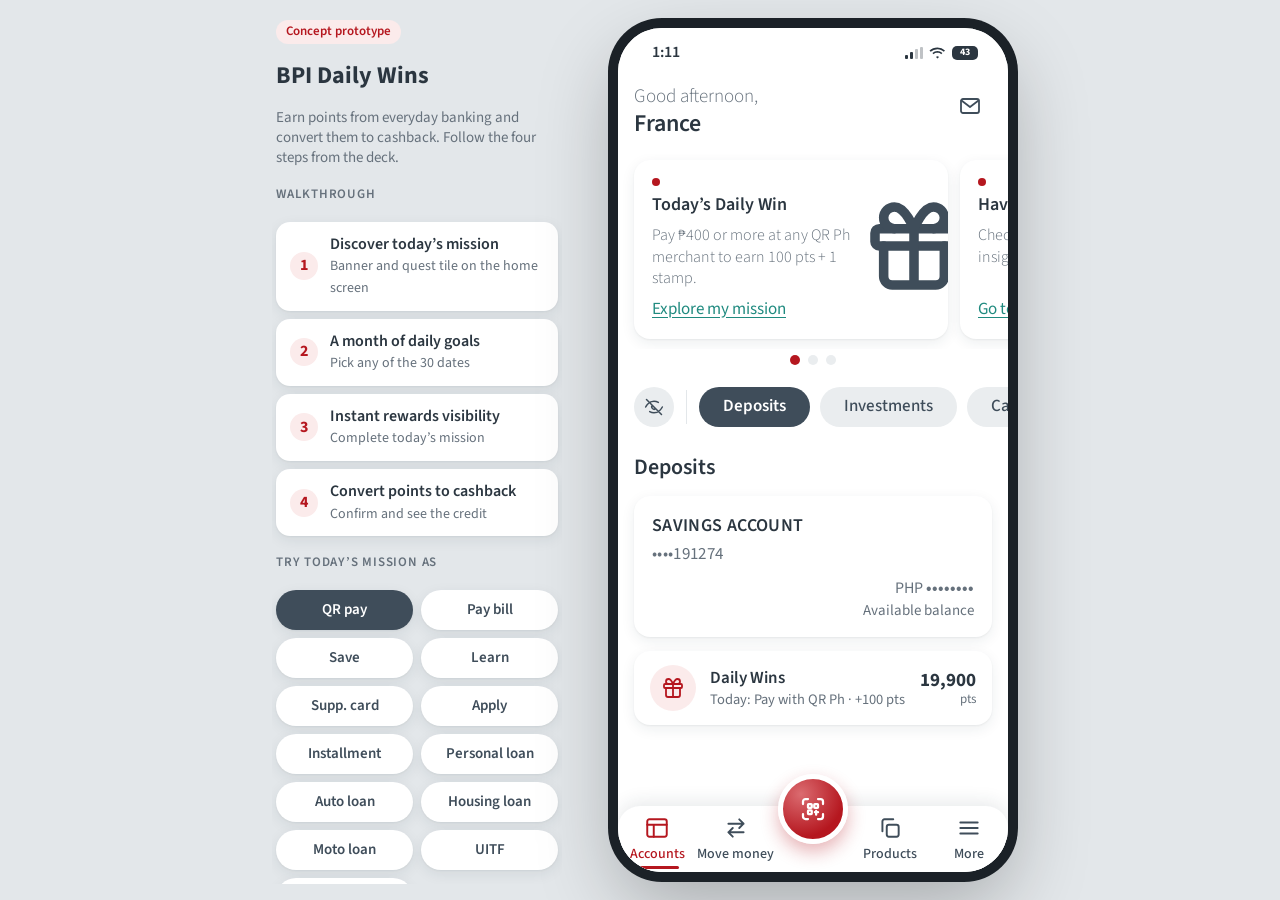
==== commit a0eebe49: "feat: add investments" ====
--- a/BPI_Daily_Wins_Prototype.html
+++ b/BPI_Daily_Wins_Prototype.html
@@ -40,6 +40,7 @@
   <symbol id="i-car" viewBox="0 0 24 24"><path d="M3.500 16 5 11a2 2 0 0 1 1.900-1.400h10.200A2 2 0 0 1 19 11l1.500 5"/><rect x="2" y="16" width="20" height="4" rx="1.500"/><circle cx="7" cy="20" r="1.600"/><circle cx="17" cy="20" r="1.600"/></symbol>
   <symbol id="i-home" viewBox="0 0 24 24"><path d="M4 11.500 12 4l8 7.500"/><path d="M6 10v10h12V10"/><path d="M10 20v-6h4v6"/></symbol>
   <symbol id="i-moto" viewBox="0 0 24 24"><circle cx="6" cy="17" r="3"/><circle cx="18" cy="17" r="3"/><path d="M6 17h5l2-5h4M13 12l2 5M9 17l3-6"/></symbol>
+  <symbol id="i-chart" viewBox="0 0 24 24"><path d="M3 17l5-5 4 4 7-8"/><path d="M15 6h4v4"/></symbol>
 </svg>
 
 <main class="stage">
@@ -195,6 +196,28 @@
       </div>
       <div class="scroll"><div class="stack" id="loanBody"></div></div>
       <div class="foot" id="loanFoot"></div>
+    </section>
+
+    <!-- BPI WEALTH: APPLY FOR UITF / ALFM -->
+    <section class="screen" id="s-fundApply" aria-label="Investment fund application">
+      <div class="appbar">
+        <button class="ib" data-act="back" aria-label="Back"><svg class="ic"><use href="#i-chev-l"/></svg></button>
+        <h2 id="fundApplyTitle">Fund</h2>
+        <span class="ib"></span>
+      </div>
+      <div class="scroll"><div class="stack" id="fundApplyBody"></div></div>
+      <div class="foot" id="fundApplyFoot"></div>
+    </section>
+
+    <!-- BPI WEALTH: DEPOSIT MORE -->
+    <section class="screen" id="s-fundDeposit" aria-label="Deposit to investment fund">
+      <div class="appbar">
+        <button class="ib" data-act="back" aria-label="Back"><svg class="ic"><use href="#i-chev-l"/></svg></button>
+        <h2 id="fundDepositTitle">Deposit</h2>
+        <span class="ib"></span>
+      </div>
+      <div class="scroll"><div class="stack" id="fundDepositBody"></div></div>
+      <div class="foot" id="fundDepositFoot"></div>
     </section>
 
     <div class="sheet-wrap" id="sheet" aria-hidden="true">
@@ -222,6 +245,7 @@
 <script src="js/screen-inst.js"></script>
 <script src="js/screen-ploan.js"></script>
 <script src="js/screen-loan.js"></script>
+<script src="js/screen-fund.js"></script>
 <script src="js/guide.js"></script>
 <script src="js/actions.js"></script>
 <script src="js/main.js"></script>
--- a/css/styles.css
+++ b/css/styles.css
@@ -326,6 +326,7 @@
 .rows>div>span:first-child{color:var(--ink-2)}
 .rows b{font-weight:600}
 .rows .g{color:var(--green)}
+.rows .r{color:var(--red)}
 .unlock{display:flex;gap:12px;align-items:center;padding:16px;border-radius:16px;background:var(--gold-tint);color:var(--gold);animation:pop .5s cubic-bezier(.2,1.4,.4,1) both}
 .unlock b{display:block;font-size:18px}
 .unlock small{font-size:14.5px}
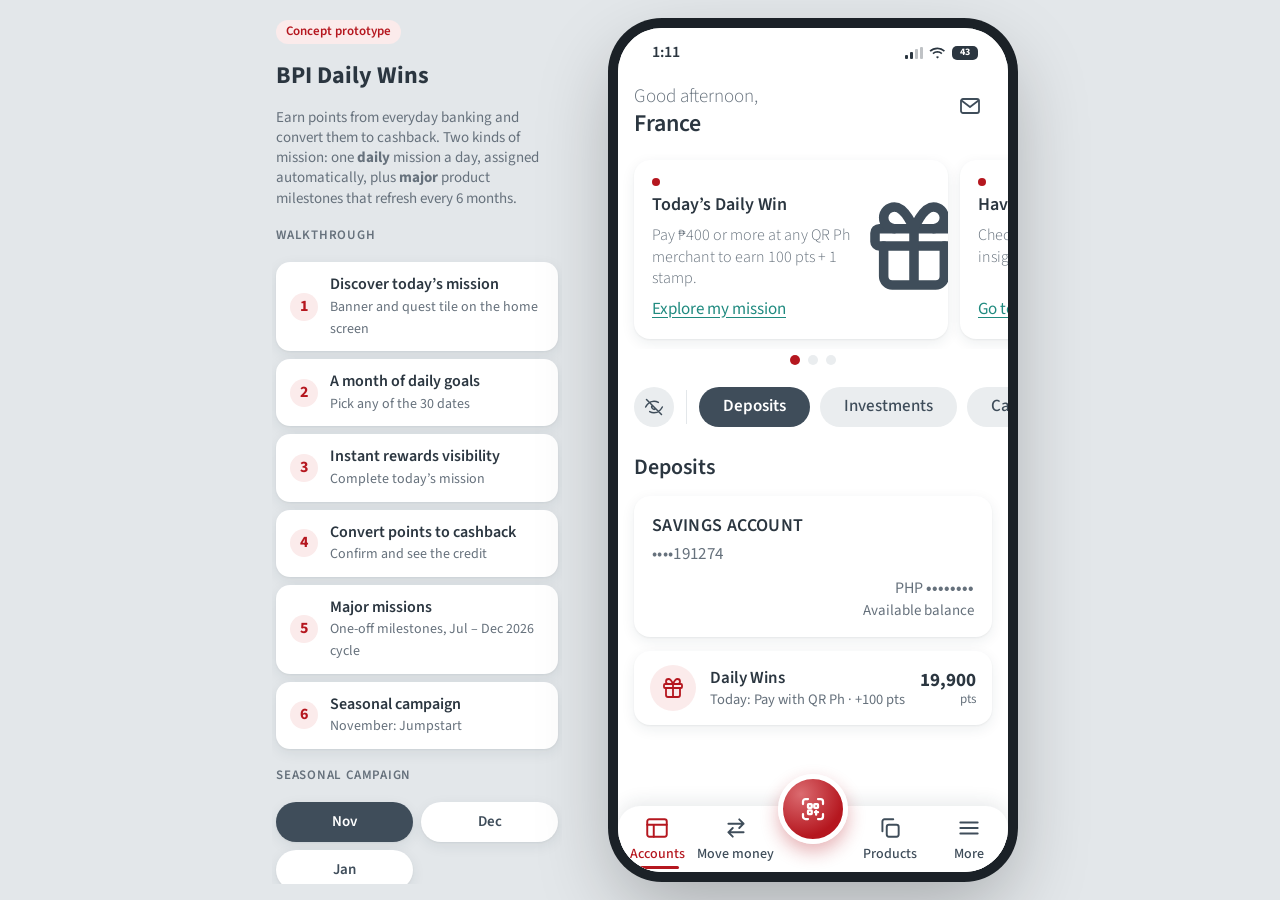
==== commit 747563ef: "feat: banner of seasonal" ====
--- a/BPI_Daily_Wins_Prototype.html
+++ b/BPI_Daily_Wins_Prototype.html
@@ -41,6 +41,7 @@
   <symbol id="i-home" viewBox="0 0 24 24"><path d="M4 11.500 12 4l8 7.500"/><path d="M6 10v10h12V10"/><path d="M10 20v-6h4v6"/></symbol>
   <symbol id="i-moto" viewBox="0 0 24 24"><circle cx="6" cy="17" r="3"/><circle cx="18" cy="17" r="3"/><path d="M6 17h5l2-5h4M13 12l2 5M9 17l3-6"/></symbol>
   <symbol id="i-chart" viewBox="0 0 24 24"><path d="M3 17l5-5 4 4 7-8"/><path d="M15 6h4v4"/></symbol>
+  <symbol id="i-shield" viewBox="0 0 24 24"><path d="M12 3 4 6v6c0 4.400 3.300 7.600 8 9 4.700-1.400 8-4.600 8-9V6z"/><path d="m8.800 12 2.200 2.400 4.200-4.800"/></symbol>
 </svg>
 
 <main class="stage">
@@ -81,6 +82,17 @@
         <button class="ib" data-act="how" aria-label="How Daily Wins works"><svg class="ic"><use href="#i-info"/></svg></button>
       </div>
       <div class="scroll"><div class="stack" id="hubBody"></div></div>
+    </section>
+
+    <!-- SEASONAL CAMPAIGN (this month's banner offer) -->
+    <section class="screen" id="s-season" aria-label="Seasonal campaign">
+      <div class="appbar">
+        <button class="ib" data-act="back" aria-label="Back"><svg class="ic"><use href="#i-chev-l"/></svg></button>
+        <h2 id="seasonTitle">Seasonal</h2>
+        <span class="ib"></span>
+      </div>
+      <div class="scroll"><div class="stack" id="seasonBody"></div></div>
+      <div class="foot" id="seasonFoot"></div>
     </section>
 
     <!-- QR SCANNER -->
@@ -246,6 +258,7 @@
 <script src="js/screen-ploan.js"></script>
 <script src="js/screen-loan.js"></script>
 <script src="js/screen-fund.js"></script>
+<script src="js/screen-season.js"></script>
 <script src="js/guide.js"></script>
 <script src="js/actions.js"></script>
 <script src="js/main.js"></script>
--- a/css/styles.css
+++ b/css/styles.css
@@ -164,6 +164,8 @@
 .tile-pts small{font-size:13px;color:var(--ink-2)}
 .tile.feat{background:var(--red-tint)}
 .tile.feat .tile-ic{background:var(--red);color:#fff}
+.tile.is-done .tile-ic{background:var(--green-tint);color:var(--green)}
+.tile .ic.lk{color:var(--ink-2)}
 .empty{text-align:center;padding:28px 20px;display:flex;flex-direction:column;gap:6px;align-items:center}
 .empty b{font-size:17px}
 .empty p{color:var(--ink-2);font-size:15px}
@@ -192,7 +194,9 @@
 .hero-note{font-size:15px;opacity:.92;display:flex;justify-content:space-between;gap:8px}
 .hero .btn{margin-top:4px}
 .seg{display:grid;grid-template-columns:repeat(3,1fr);background:var(--chip);border-radius:22px;padding:4px}
+.seg.s4{grid-template-columns:repeat(4,1fr)}
 .seg button{height:38px;border-radius:19px;text-align:center;font-weight:600;font-size:16px;color:var(--chip-ink)}
+.seg.s4 button{font-size:15px}
 .seg button.on{background:var(--slate);color:#fff}
 .days{display:flex;gap:8px;overflow-x:auto;padding:4px 16px 10px;margin:0 -16px;scrollbar-width:none;scroll-snap-type:x proximity}
 .days::-webkit-scrollbar{display:none}
@@ -209,6 +213,18 @@
 .day.st-missed .mk{background:transparent;color:var(--ink-2);opacity:.6}
 .day.sel{box-shadow:0 0 0 2px var(--slate)}
 .day.st-today.sel{box-shadow:0 0 0 2px var(--surface),0 0 0 4px var(--red)}
+/* ---------- seasonal campaign banner ---------- */
+.season{position:relative;display:block;width:100%;border-radius:18px;overflow:hidden;text-align:left;color:#fff;background:linear-gradient(135deg,var(--slate),#1B2127);box-shadow:var(--shadow)}
+.season-img{position:absolute;inset:0;width:100%;height:100%;object-fit:cover}
+.season-shade{position:absolute;inset:0;background:linear-gradient(90deg,rgba(14,19,23,.90) 0%,rgba(14,19,23,.74) 46%,rgba(14,19,23,.26) 100%)}
+.season-in{position:relative;z-index:1;min-height:152px;padding:16px;display:flex;flex-direction:column;gap:5px}
+.season-tag{display:inline-flex;align-items:center;gap:5px;align-self:flex-start;height:25px;padding:0 10px;border-radius:13px;background:rgba(255,255,255,.18);font-size:13px;font-weight:600}
+.season-in b{font-size:21px;font-weight:700;line-height:1.15;margin-top:2px}
+.season-in small{font-size:14.5px;line-height:1.35;opacity:.88;max-width:84%}
+.season-row{margin-top:auto;padding-top:12px;display:flex;align-items:center;justify-content:space-between;gap:10px;flex-wrap:wrap}
+.season-go{display:inline-flex;align-items:center;gap:2px;font-size:15px;font-weight:600;white-space:nowrap}
+.season.tall .season-in{min-height:188px}
+
 .quest{display:flex;flex-direction:column;gap:12px}
 .q-head{display:flex;gap:12px;align-items:center}
 .q-ic{width:48px;height:48px;border-radius:14px;background:var(--red-tint);color:var(--red);display:grid;place-items:center;flex:none}
@@ -318,6 +334,8 @@
 .ok-wrap{display:flex;flex-direction:column;align-items:center;text-align:center;gap:6px;padding:12px 0 6px}
 .ok-badge{width:84px;height:84px;border-radius:50%;background:var(--green);color:#fff;display:grid;place-items:center;margin-bottom:10px;animation:pop .55s cubic-bezier(.2,1.5,.4,1) both;box-shadow:0 0 0 10px var(--green-tint)}
 .ok-badge .ic{width:44px;height:44px;stroke-width:2.6}
+.ok-badge.sm{width:62px;height:62px;margin-bottom:6px;box-shadow:0 0 0 8px var(--green-tint)}
+.ok-badge.sm .ic{width:32px;height:32px}
 .ok-wrap h2{font-size:26px;font-weight:700}
 .ok-wrap p{color:var(--ink-2);font-size:16px}
 .rows{display:flex;flex-direction:column}
